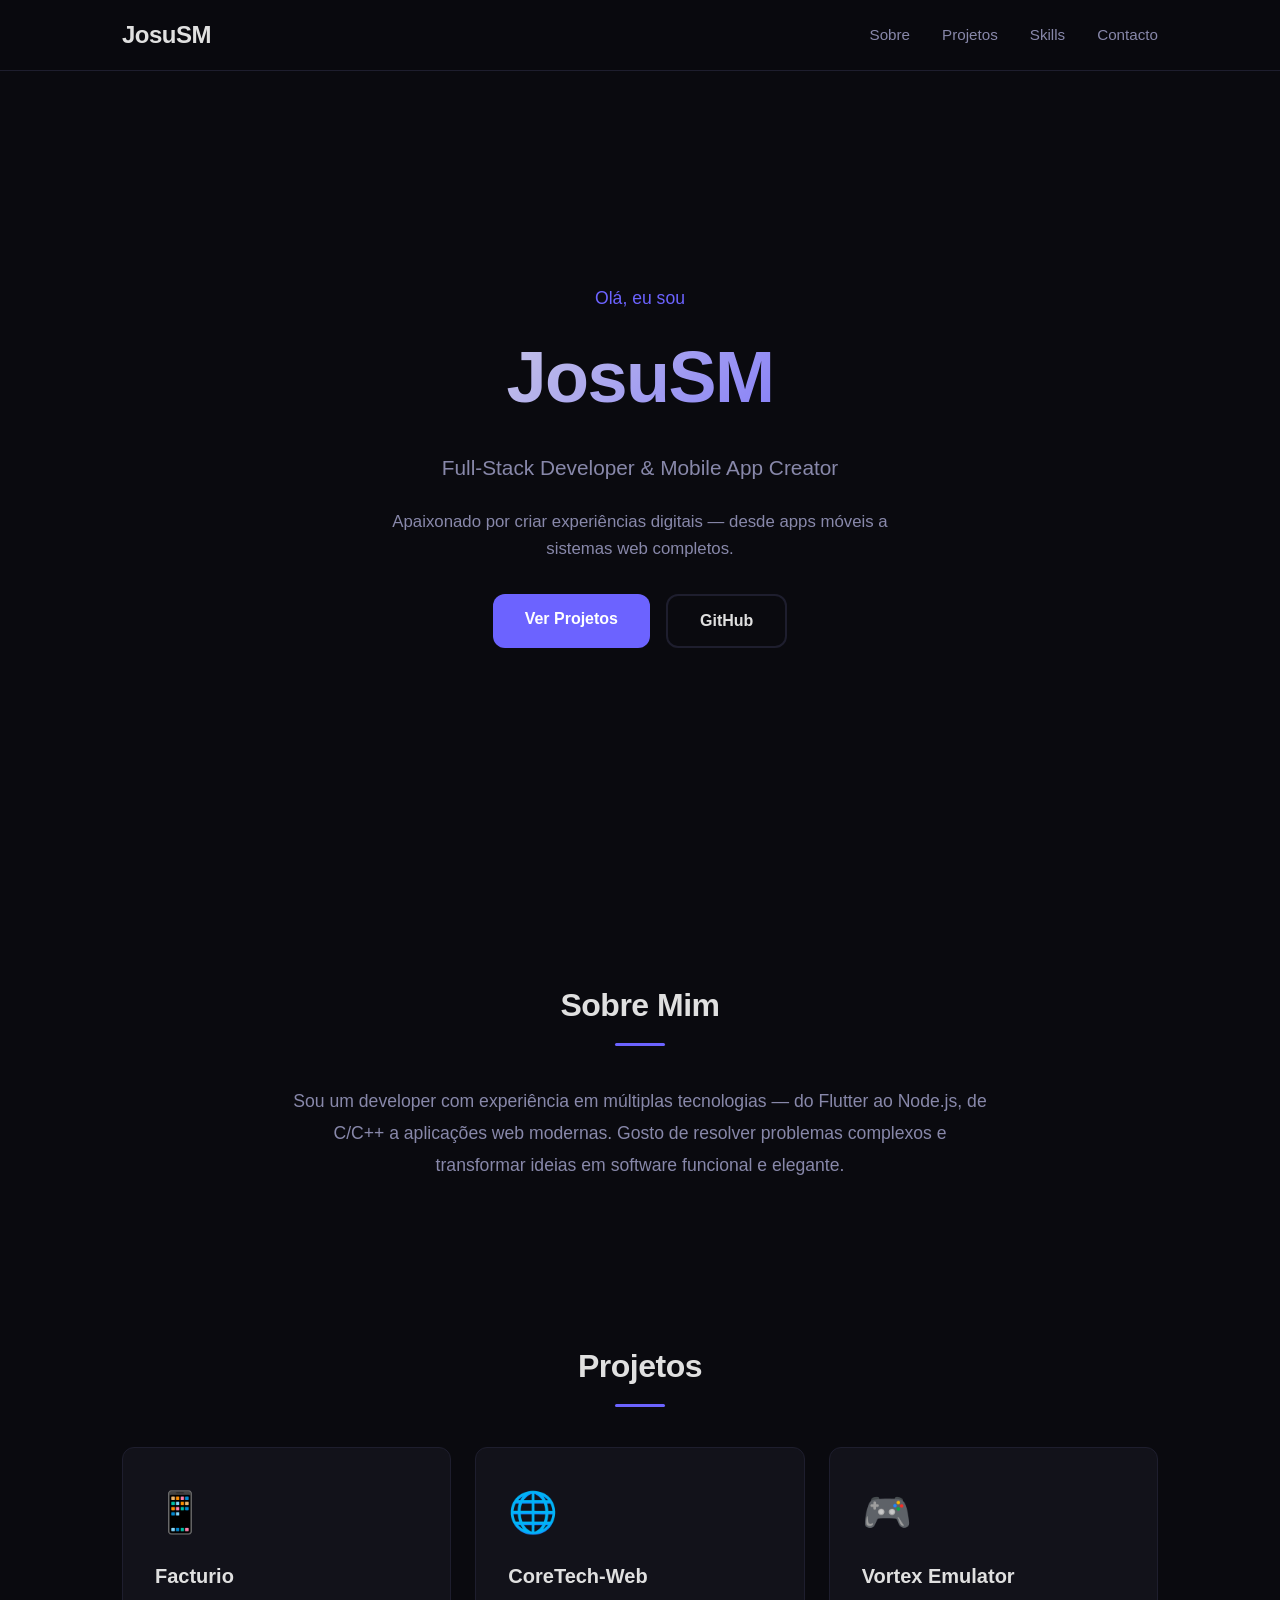
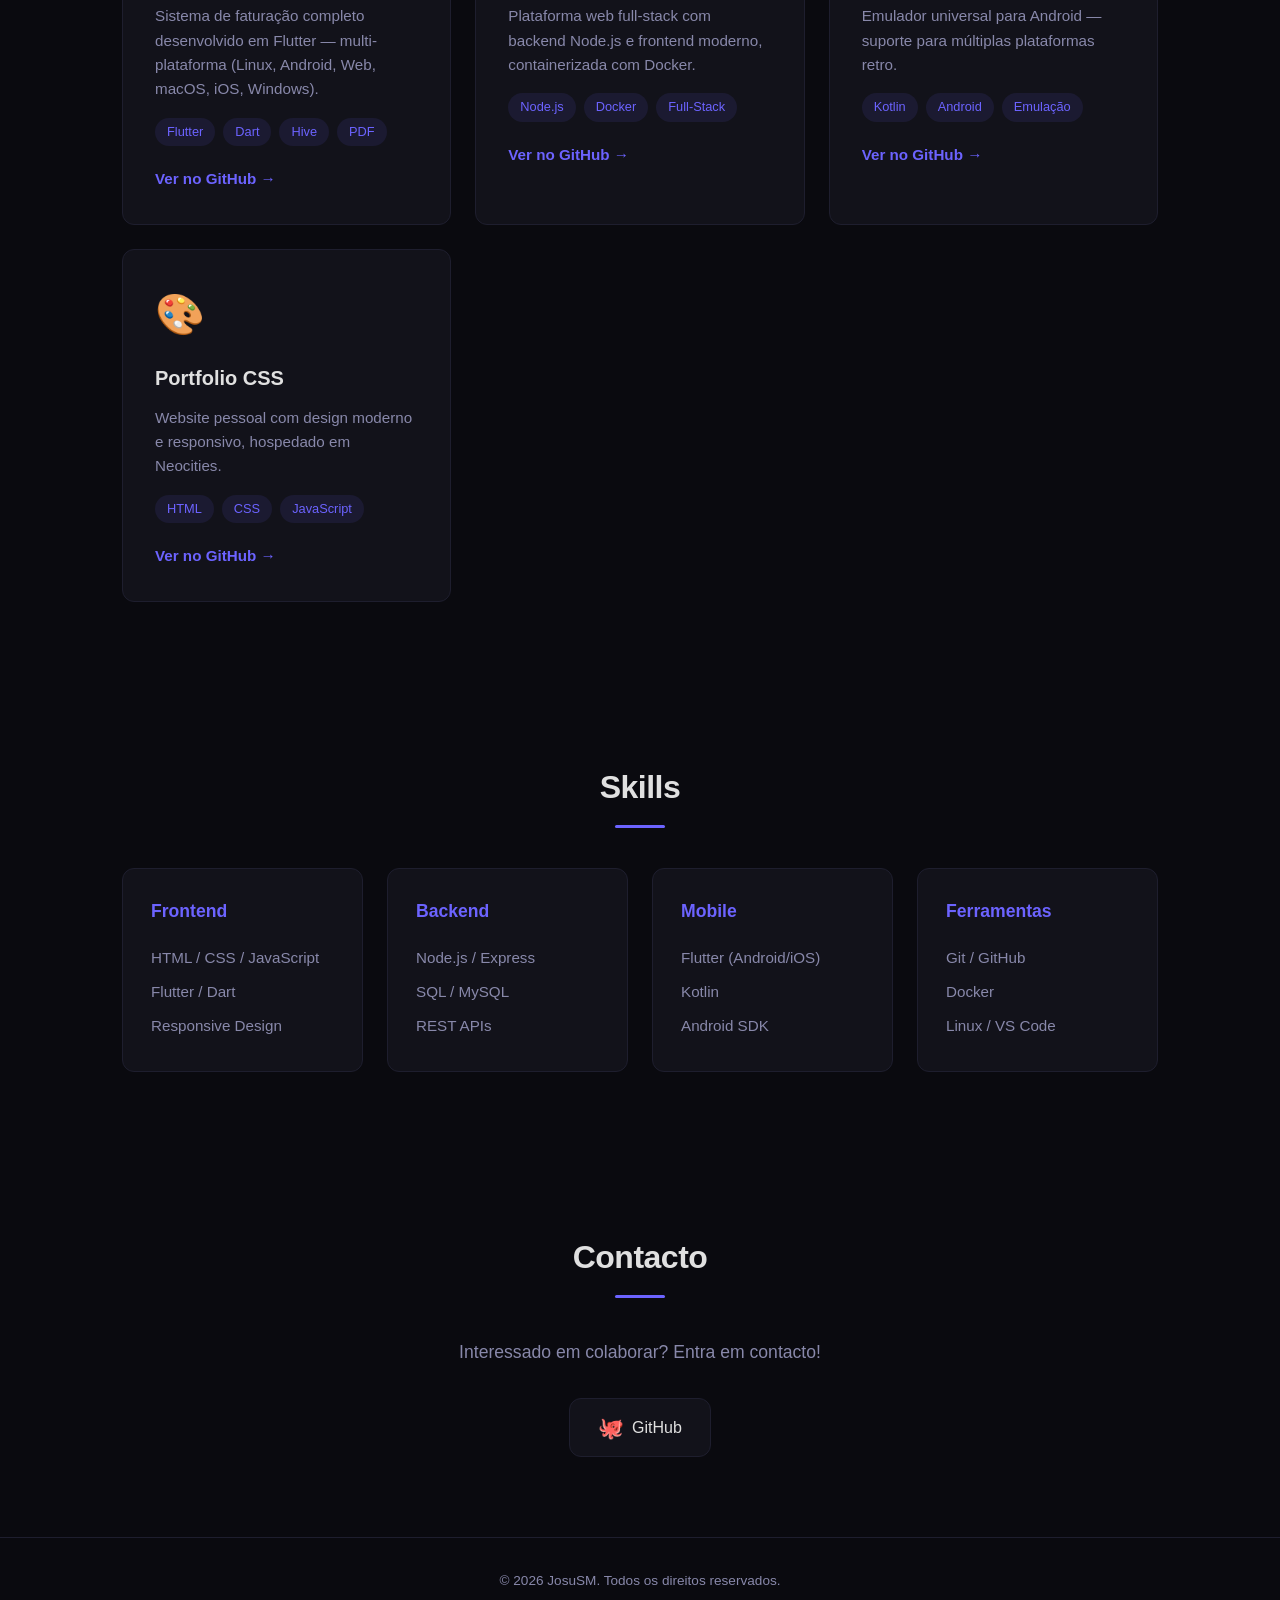
==== index.html @ 777b02fe "Initial commit: portfolio site for GitHub Pages" ====
<!DOCTYPE html>
<html lang="pt">
<head>
    <meta charset="UTF-8">
    <meta name="viewport" content="width=device-width, initial-scale=1.0">
    <title>JosuSM — Developer Portfolio</title>
    <link rel="stylesheet" href="style.css">
    <link rel="icon" href="data:image/svg+xml,<svg xmlns='http://www.w3.org/2000/svg' viewBox='0 0 100 100'><text y='.9em' font-size='90'>🚀</text></svg>">
</head>
<body>
    <header>
        <nav>
            <a href="#" class="logo">JosuSM</a>
            <ul class="nav-links">
                <li><a href="#about">Sobre</a></li>
                <li><a href="#projects">Projetos</a></li>
                <li><a href="#skills">Skills</a></li>
                <li><a href="#contact">Contacto</a></li>
            </ul>
            <button class="menu-toggle" aria-label="Toggle menu">☰</button>
        </nav>
    </header>

    <main>
        <section id="hero" class="hero">
            <div class="hero-content">
                <p class="greeting">Olá, eu sou</p>
                <h1>JosuSM</h1>
                <p class="tagline">Full-Stack Developer &amp; Mobile App Creator</p>
                <p class="description">
                    Apaixonado por criar experiências digitais — desde apps móveis a sistemas web completos.
                </p>
                <div class="hero-buttons">
                    <a href="#projects" class="btn btn-primary">Ver Projetos</a>
                    <a href="https://github.com/JosuSM" class="btn btn-secondary" target="_blank" rel="noopener noreferrer">GitHub</a>
                </div>
            </div>
        </section>

        <section id="about" class="about">
            <h2>Sobre Mim</h2>
            <div class="about-content">
                <p>
                    Sou um developer com experiência em múltiplas tecnologias — do Flutter ao Node.js,
                    de C/C++ a aplicações web modernas. Gosto de resolver problemas complexos e transformar
                    ideias em software funcional e elegante.
                </p>
            </div>
        </section>

        <section id="projects" class="projects">
            <h2>Projetos</h2>
            <div class="projects-grid">
                <article class="project-card">
                    <div class="project-icon">📱</div>
                    <h3>Facturio</h3>
                    <p>Sistema de faturação completo desenvolvido em Flutter — multi-plataforma (Linux, Android, Web, macOS, iOS, Windows).</p>
                    <div class="project-tags">
                        <span>Flutter</span>
                        <span>Dart</span>
                        <span>Hive</span>
                        <span>PDF</span>
                    </div>
                    <a href="https://github.com/JosuSM/Facturio" class="project-link" target="_blank" rel="noopener noreferrer">Ver no GitHub →</a>
                </article>

                <article class="project-card">
                    <div class="project-icon">🌐</div>
                    <h3>CoreTech-Web</h3>
                    <p>Plataforma web full-stack com backend Node.js e frontend moderno, containerizada com Docker.</p>
                    <div class="project-tags">
                        <span>Node.js</span>
                        <span>Docker</span>
                        <span>Full-Stack</span>
                    </div>
                    <a href="https://github.com/JosuSM/CoreTech-Web" class="project-link" target="_blank" rel="noopener noreferrer">Ver no GitHub →</a>
                </article>

                <article class="project-card">
                    <div class="project-icon">🎮</div>
                    <h3>Vortex Emulator</h3>
                    <p>Emulador universal para Android — suporte para múltiplas plataformas retro.</p>
                    <div class="project-tags">
                        <span>Kotlin</span>
                        <span>Android</span>
                        <span>Emulação</span>
                    </div>
                    <a href="https://github.com/JosuSM/Vortex-Universal-Emulator" class="project-link" target="_blank" rel="noopener noreferrer">Ver no GitHub →</a>
                </article>

                <article class="project-card">
                    <div class="project-icon">🎨</div>
                    <h3>Portfolio CSS</h3>
                    <p>Website pessoal com design moderno e responsivo, hospedado em Neocities.</p>
                    <div class="project-tags">
                        <span>HTML</span>
                        <span>CSS</span>
                        <span>JavaScript</span>
                    </div>
                    <a href="https://github.com/JosuSM/CSS" class="project-link" target="_blank" rel="noopener noreferrer">Ver no GitHub →</a>
                </article>
            </div>
        </section>

        <section id="skills" class="skills">
            <h2>Skills</h2>
            <div class="skills-grid">
                <div class="skill-category">
                    <h3>Frontend</h3>
                    <ul>
                        <li>HTML / CSS / JavaScript</li>
                        <li>Flutter / Dart</li>
                        <li>Responsive Design</li>
                    </ul>
                </div>
                <div class="skill-category">
                    <h3>Backend</h3>
                    <ul>
                        <li>Node.js / Express</li>
                        <li>SQL / MySQL</li>
                        <li>REST APIs</li>
                    </ul>
                </div>
                <div class="skill-category">
                    <h3>Mobile</h3>
                    <ul>
                        <li>Flutter (Android/iOS)</li>
                        <li>Kotlin</li>
                        <li>Android SDK</li>
                    </ul>
                </div>
                <div class="skill-category">
                    <h3>Ferramentas</h3>
                    <ul>
                        <li>Git / GitHub</li>
                        <li>Docker</li>
                        <li>Linux / VS Code</li>
                    </ul>
                </div>
            </div>
        </section>

        <section id="contact" class="contact">
            <h2>Contacto</h2>
            <p>Interessado em colaborar? Entra em contacto!</p>
            <div class="contact-links">
                <a href="https://github.com/JosuSM" class="contact-btn" target="_blank" rel="noopener noreferrer">
                    <span class="contact-icon">🐙</span> GitHub
                </a>
            </div>
        </section>
    </main>

    <footer>
        <p>&copy; 2026 JosuSM. Todos os direitos reservados.</p>
    </footer>

    <script src="script.js"></script>
</body>
</html>
---- style.css ----
/* ===== Reset & Base ===== */
*,
*::before,
*::after {
    margin: 0;
    padding: 0;
    box-sizing: border-box;
}

:root {
    --bg: #0a0a0f;
    --bg-card: #12121a;
    --bg-card-hover: #1a1a2e;
    --text: #e0e0e0;
    --text-muted: #8888aa;
    --accent: #6c63ff;
    --accent-hover: #5a52d5;
    --accent-glow: rgba(108, 99, 255, 0.25);
    --border: #1e1e2e;
    --radius: 12px;
    --transition: 0.3s ease;
}

html {
    scroll-behavior: smooth;
}

body {
    font-family: -apple-system, BlinkMacSystemFont, 'Segoe UI', Roboto, Oxygen,
        Ubuntu, Cantarell, sans-serif;
    background: var(--bg);
    color: var(--text);
    line-height: 1.6;
    overflow-x: hidden;
}

a {
    color: var(--accent);
    text-decoration: none;
    transition: color var(--transition);
}

a:hover {
    color: var(--accent-hover);
}

ul {
    list-style: none;
}

/* ===== Header / Nav ===== */
header {
    position: fixed;
    top: 0;
    left: 0;
    right: 0;
    z-index: 100;
    background: rgba(10, 10, 15, 0.85);
    backdrop-filter: blur(12px);
    border-bottom: 1px solid var(--border);
}

nav {
    max-width: 1100px;
    margin: 0 auto;
    padding: 1rem 2rem;
    display: flex;
    align-items: center;
    justify-content: space-between;
}

.logo {
    font-size: 1.5rem;
    font-weight: 700;
    color: var(--text);
    letter-spacing: -0.5px;
}

.logo:hover {
    color: var(--accent);
}

.nav-links {
    display: flex;
    gap: 2rem;
}

.nav-links a {
    color: var(--text-muted);
    font-size: 0.95rem;
    font-weight: 500;
    transition: color var(--transition);
}

.nav-links a:hover {
    color: var(--text);
}

.menu-toggle {
    display: none;
    background: none;
    border: none;
    color: var(--text);
    font-size: 1.5rem;
    cursor: pointer;
}

/* ===== Hero ===== */
.hero {
    min-height: 100vh;
    display: flex;
    align-items: center;
    justify-content: center;
    padding: 6rem 2rem 4rem;
    text-align: center;
}

.hero-content {
    max-width: 700px;
}

.greeting {
    font-size: 1.1rem;
    color: var(--accent);
    font-weight: 500;
    margin-bottom: 0.5rem;
}

.hero h1 {
    font-size: clamp(2.5rem, 6vw, 4.5rem);
    font-weight: 800;
    letter-spacing: -1.5px;
    margin-bottom: 1rem;
    background: linear-gradient(135deg, var(--text) 0%, var(--accent) 100%);
    -webkit-background-clip: text;
    background-clip: text;
    -webkit-text-fill-color: transparent;
}

.tagline {
    font-size: 1.3rem;
    color: var(--text-muted);
    margin-bottom: 1.5rem;
}

.description {
    font-size: 1.05rem;
    color: var(--text-muted);
    max-width: 550px;
    margin: 0 auto 2rem;
}

.hero-buttons {
    display: flex;
    gap: 1rem;
    justify-content: center;
    flex-wrap: wrap;
}

.btn {
    display: inline-block;
    padding: 0.75rem 2rem;
    border-radius: var(--radius);
    font-weight: 600;
    font-size: 1rem;
    transition: all var(--transition);
}

.btn-primary {
    background: var(--accent);
    color: #fff;
}

.btn-primary:hover {
    background: var(--accent-hover);
    color: #fff;
    box-shadow: 0 0 20px var(--accent-glow);
    transform: translateY(-2px);
}

.btn-secondary {
    border: 2px solid var(--border);
    color: var(--text);
}

.btn-secondary:hover {
    border-color: var(--accent);
    color: var(--accent);
    transform: translateY(-2px);
}

/* ===== Sections (common) ===== */
section {
    padding: 5rem 2rem;
    max-width: 1100px;
    margin: 0 auto;
}

section h2 {
    font-size: 2rem;
    font-weight: 700;
    margin-bottom: 2.5rem;
    text-align: center;
    letter-spacing: -0.5px;
}

section h2::after {
    content: '';
    display: block;
    width: 50px;
    height: 3px;
    background: var(--accent);
    margin: 0.75rem auto 0;
    border-radius: 2px;
}

/* ===== About ===== */
.about-content {
    max-width: 700px;
    margin: 0 auto;
    text-align: center;
    color: var(--text-muted);
    font-size: 1.1rem;
    line-height: 1.8;
}

/* ===== Projects ===== */
.projects-grid {
    display: grid;
    grid-template-columns: repeat(auto-fit, minmax(280px, 1fr));
    gap: 1.5rem;
}

.project-card {
    background: var(--bg-card);
    border: 1px solid var(--border);
    border-radius: var(--radius);
    padding: 2rem;
    transition: all var(--transition);
}

.project-card:hover {
    background: var(--bg-card-hover);
    border-color: var(--accent);
    transform: translateY(-4px);
    box-shadow: 0 8px 30px rgba(0, 0, 0, 0.3);
}

.project-icon {
    font-size: 2.5rem;
    margin-bottom: 1rem;
}

.project-card h3 {
    font-size: 1.25rem;
    margin-bottom: 0.75rem;
}

.project-card p {
    color: var(--text-muted);
    font-size: 0.95rem;
    margin-bottom: 1rem;
    line-height: 1.6;
}

.project-tags {
    display: flex;
    gap: 0.5rem;
    flex-wrap: wrap;
    margin-bottom: 1.25rem;
}

.project-tags span {
    background: rgba(108, 99, 255, 0.1);
    color: var(--accent);
    padding: 0.25rem 0.75rem;
    border-radius: 20px;
    font-size: 0.8rem;
    font-weight: 500;
}

.project-link {
    font-size: 0.95rem;
    font-weight: 600;
}

/* ===== Skills ===== */
.skills-grid {
    display: grid;
    grid-template-columns: repeat(auto-fit, minmax(220px, 1fr));
    gap: 1.5rem;
}

.skill-category {
    background: var(--bg-card);
    border: 1px solid var(--border);
    border-radius: var(--radius);
    padding: 1.75rem;
    transition: border-color var(--transition);
}

.skill-category:hover {
    border-color: var(--accent);
}

.skill-category h3 {
    font-size: 1.1rem;
    margin-bottom: 1rem;
    color: var(--accent);
}

.skill-category li {
    color: var(--text-muted);
    padding: 0.3rem 0;
    font-size: 0.95rem;
}

/* ===== Contact ===== */
.contact {
    text-align: center;
}

.contact p {
    color: var(--text-muted);
    font-size: 1.1rem;
    margin-bottom: 2rem;
}

.contact-links {
    display: flex;
    gap: 1rem;
    justify-content: center;
    flex-wrap: wrap;
}

.contact-btn {
    display: inline-flex;
    align-items: center;
    gap: 0.5rem;
    padding: 0.75rem 1.75rem;
    background: var(--bg-card);
    border: 1px solid var(--border);
    border-radius: var(--radius);
    color: var(--text);
    font-size: 1rem;
    font-weight: 500;
    transition: all var(--transition);
}

.contact-btn:hover {
    border-color: var(--accent);
    color: var(--accent);
    transform: translateY(-2px);
}

.contact-icon {
    font-size: 1.3rem;
}

/* ===== Footer ===== */
footer {
    text-align: center;
    padding: 2rem;
    border-top: 1px solid var(--border);
    color: var(--text-muted);
    font-size: 0.85rem;
}

/* ===== Animations ===== */
.fade-in {
    opacity: 0;
    transform: translateY(20px);
    transition: opacity 0.6s ease, transform 0.6s ease;
}

.fade-in.visible {
    opacity: 1;
    transform: translateY(0);
}

/* ===== Mobile ===== */
@media (max-width: 768px) {
    .nav-links {
        display: none;
        position: absolute;
        top: 100%;
        left: 0;
        right: 0;
        flex-direction: column;
        background: rgba(10, 10, 15, 0.95);
        padding: 1.5rem 2rem;
        gap: 1rem;
        border-bottom: 1px solid var(--border);
    }

    .nav-links.active {
        display: flex;
    }

    .menu-toggle {
        display: block;
    }

    section {
        padding: 3.5rem 1.25rem;
    }

    .hero {
        padding: 5rem 1.25rem 3rem;
    }
}
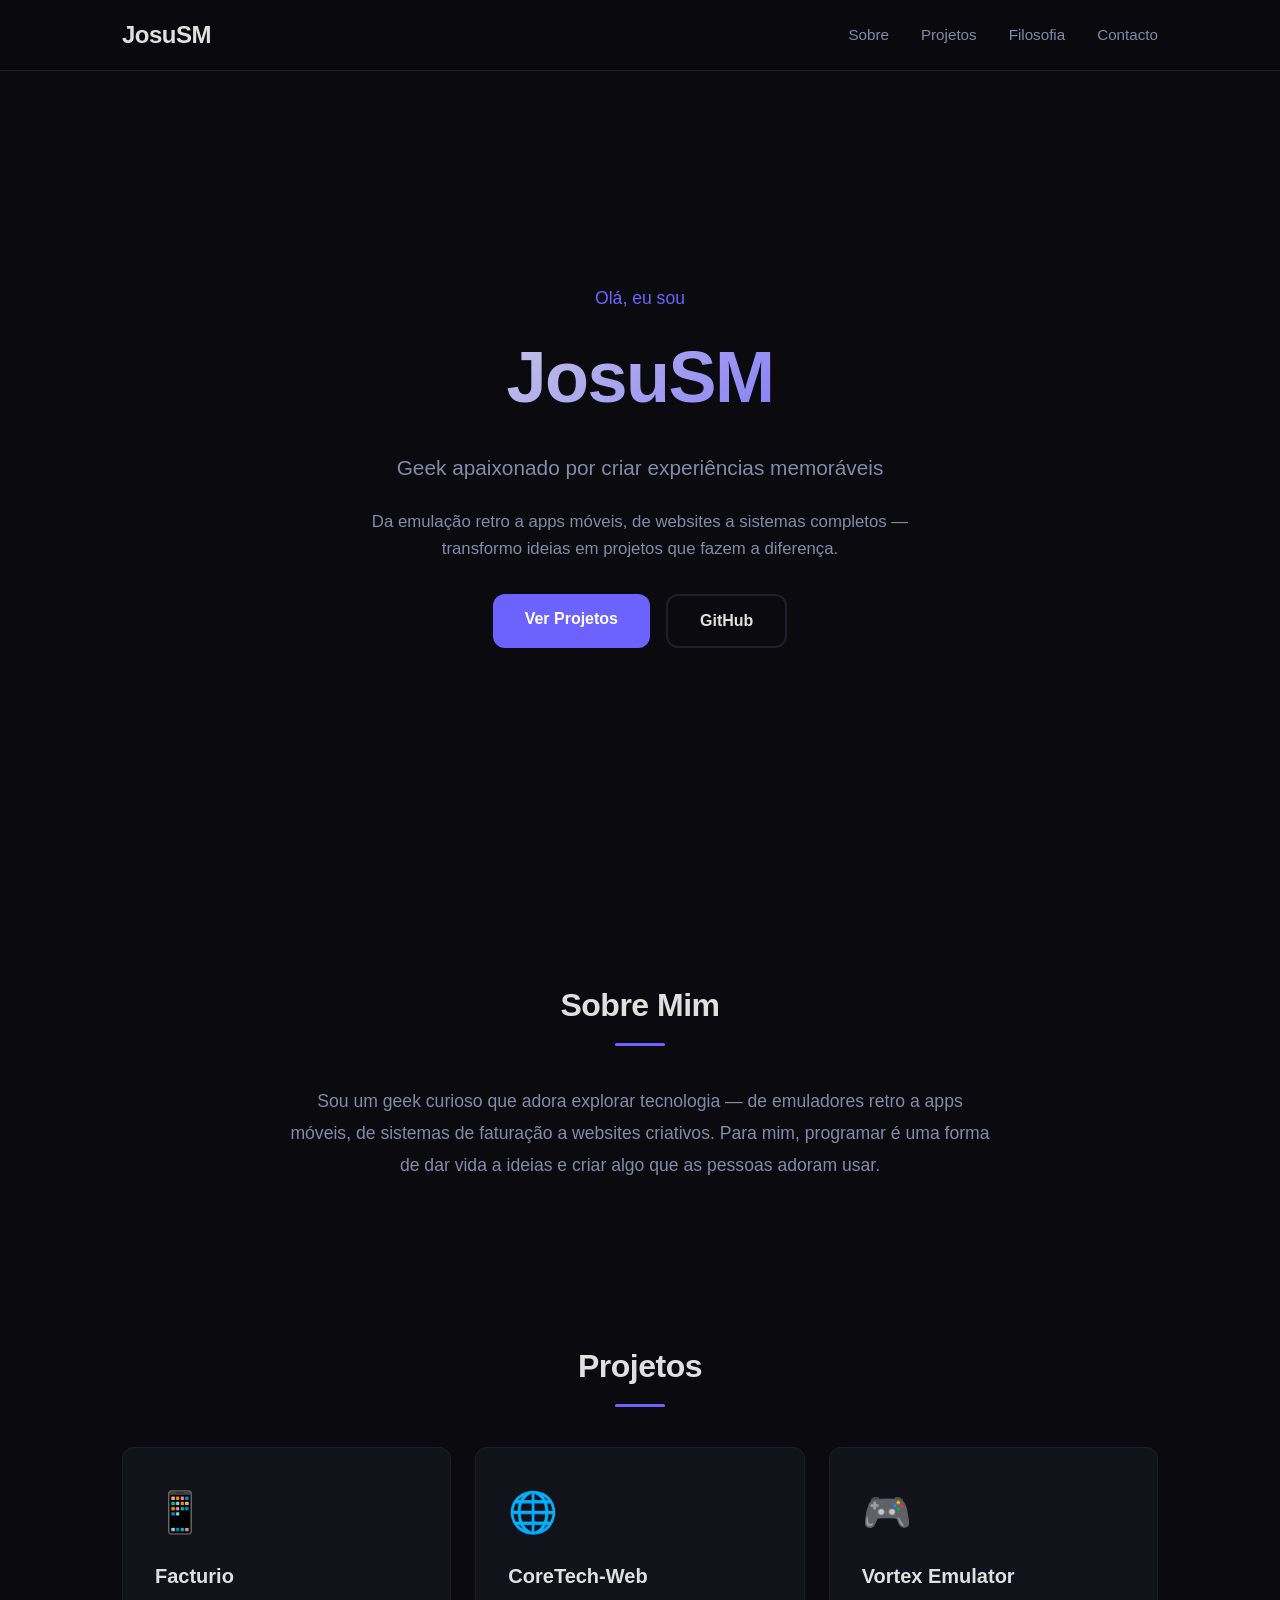
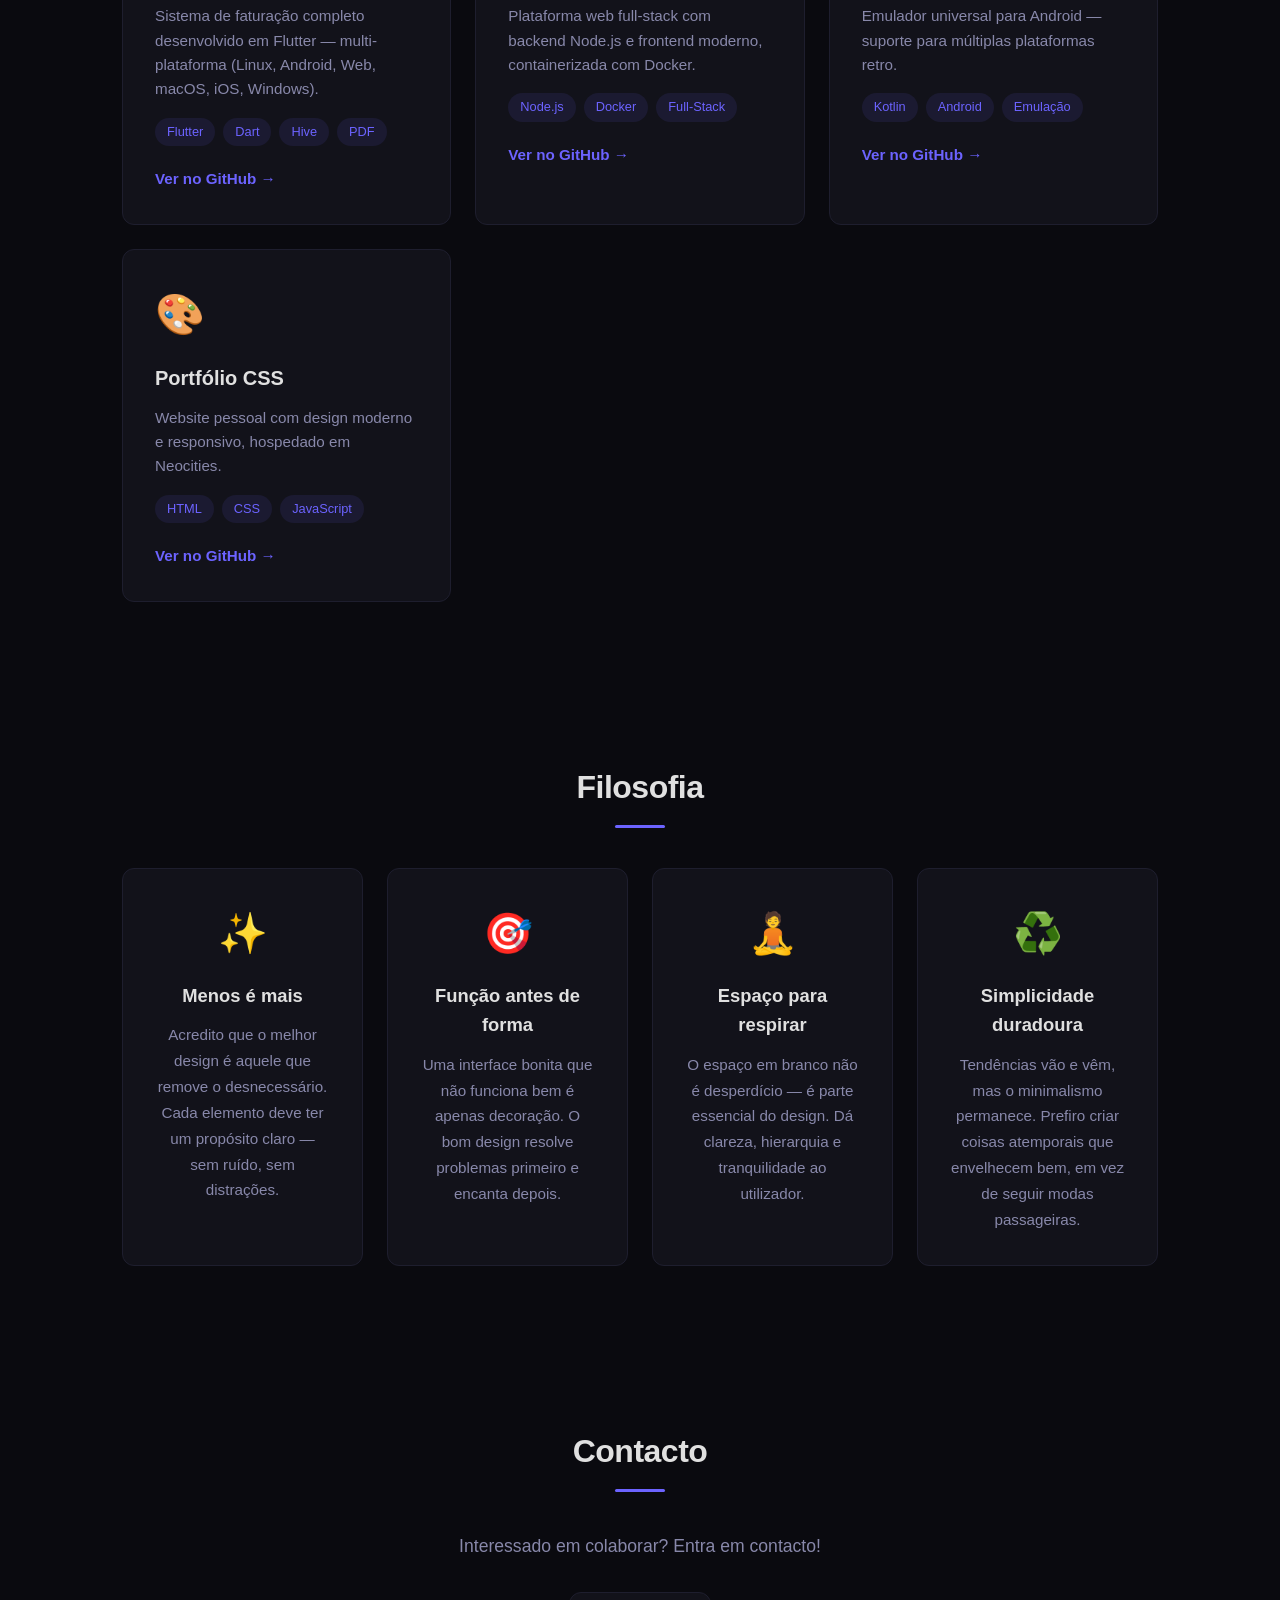
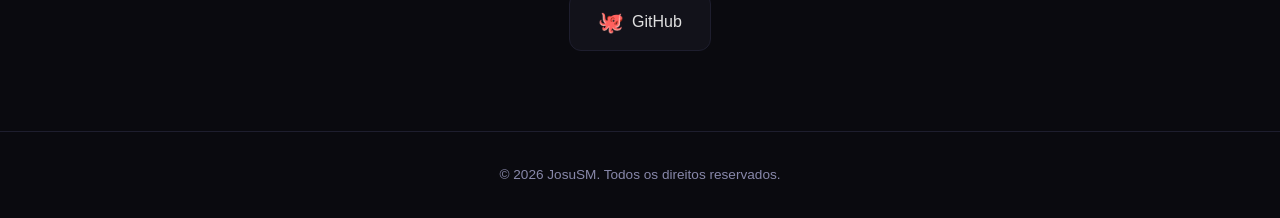
==== commit 56b972bf: "Atualizar portfólio: bio, filosofia de design, correções PT" ====
--- a/index.html
+++ b/index.html
@@ -3,7 +3,7 @@
 <head>
     <meta charset="UTF-8">
     <meta name="viewport" content="width=device-width, initial-scale=1.0">
-    <title>JosuSM — Developer Portfolio</title>
+    <title>JosuSM — Portfólio</title>
     <link rel="stylesheet" href="style.css">
     <link rel="icon" href="data:image/svg+xml,<svg xmlns='http://www.w3.org/2000/svg' viewBox='0 0 100 100'><text y='.9em' font-size='90'>🚀</text></svg>">
 </head>
@@ -14,7 +14,7 @@
             <ul class="nav-links">
                 <li><a href="#about">Sobre</a></li>
                 <li><a href="#projects">Projetos</a></li>
-                <li><a href="#skills">Skills</a></li>
+                <li><a href="#philosophy">Filosofia</a></li>
                 <li><a href="#contact">Contacto</a></li>
             </ul>
             <button class="menu-toggle" aria-label="Toggle menu">☰</button>
@@ -26,9 +26,9 @@
             <div class="hero-content">
                 <p class="greeting">Olá, eu sou</p>
                 <h1>JosuSM</h1>
-                <p class="tagline">Full-Stack Developer &amp; Mobile App Creator</p>
+                <p class="tagline">Geek apaixonado por criar experiências memoráveis</p>
                 <p class="description">
-                    Apaixonado por criar experiências digitais — desde apps móveis a sistemas web completos.
+                    Da emulação retro a apps móveis, de websites a sistemas completos — transformo ideias em projetos que fazem a diferença.
                 </p>
                 <div class="hero-buttons">
                     <a href="#projects" class="btn btn-primary">Ver Projetos</a>
@@ -41,9 +41,9 @@
             <h2>Sobre Mim</h2>
             <div class="about-content">
                 <p>
-                    Sou um developer com experiência em múltiplas tecnologias — do Flutter ao Node.js,
-                    de C/C++ a aplicações web modernas. Gosto de resolver problemas complexos e transformar
-                    ideias em software funcional e elegante.
+                    Sou um geek curioso que adora explorar tecnologia — de emuladores retro a apps móveis,
+                    de sistemas de faturação a websites criativos. Para mim, programar é uma forma de
+                    dar vida a ideias e criar algo que as pessoas adoram usar.
                 </p>
             </div>
         </section>
@@ -90,7 +90,7 @@
 
                 <article class="project-card">
                     <div class="project-icon">🎨</div>
-                    <h3>Portfolio CSS</h3>
+                    <h3>Portfólio CSS</h3>
                     <p>Website pessoal com design moderno e responsivo, hospedado em Neocities.</p>
                     <div class="project-tags">
                         <span>HTML</span>
@@ -102,40 +102,28 @@
             </div>
         </section>
 
-        <section id="skills" class="skills">
-            <h2>Skills</h2>
-            <div class="skills-grid">
-                <div class="skill-category">
-                    <h3>Frontend</h3>
-                    <ul>
-                        <li>HTML / CSS / JavaScript</li>
-                        <li>Flutter / Dart</li>
-                        <li>Responsive Design</li>
-                    </ul>
+        <section id="philosophy" class="philosophy">
+            <h2>Filosofia</h2>
+            <div class="philosophy-grid">
+                <div class="philosophy-card">
+                    <div class="philosophy-icon">✨</div>
+                    <h3>Menos é mais</h3>
+                    <p>Acredito que o melhor design é aquele que remove o desnecessário. Cada elemento deve ter um propósito claro — sem ruído, sem distrações.</p>
                 </div>
-                <div class="skill-category">
-                    <h3>Backend</h3>
-                    <ul>
-                        <li>Node.js / Express</li>
-                        <li>SQL / MySQL</li>
-                        <li>REST APIs</li>
-                    </ul>
+                <div class="philosophy-card">
+                    <div class="philosophy-icon">🎯</div>
+                    <h3>Função antes de forma</h3>
+                    <p>Uma interface bonita que não funciona bem é apenas decoração. O bom design resolve problemas primeiro e encanta depois.</p>
                 </div>
-                <div class="skill-category">
-                    <h3>Mobile</h3>
-                    <ul>
-                        <li>Flutter (Android/iOS)</li>
-                        <li>Kotlin</li>
-                        <li>Android SDK</li>
-                    </ul>
+                <div class="philosophy-card">
+                    <div class="philosophy-icon">🧘</div>
+                    <h3>Espaço para respirar</h3>
+                    <p>O espaço em branco não é desperdício — é parte essencial do design. Dá clareza, hierarquia e tranquilidade ao utilizador.</p>
                 </div>
-                <div class="skill-category">
-                    <h3>Ferramentas</h3>
-                    <ul>
-                        <li>Git / GitHub</li>
-                        <li>Docker</li>
-                        <li>Linux / VS Code</li>
-                    </ul>
+                <div class="philosophy-card">
+                    <div class="philosophy-icon">♻️</div>
+                    <h3>Simplicidade duradoura</h3>
+                    <p>Tendências vão e vêm, mas o minimalismo permanece. Prefiro criar coisas atemporais que envelhecem bem, em vez de seguir modas passageiras.</p>
                 </div>
             </div>
         </section>
--- a/style.css
+++ b/style.css
@@ -313,6 +313,44 @@
     color: var(--text-muted);
     padding: 0.3rem 0;
     font-size: 0.95rem;
+}
+
+/* ===== Philosophy ===== */
+.philosophy-grid {
+    display: grid;
+    grid-template-columns: repeat(auto-fit, minmax(240px, 1fr));
+    gap: 1.5rem;
+}
+
+.philosophy-card {
+    background: var(--bg-card);
+    border: 1px solid var(--border);
+    border-radius: var(--radius);
+    padding: 2rem;
+    text-align: center;
+    transition: all var(--transition);
+}
+
+.philosophy-card:hover {
+    border-color: var(--accent);
+    transform: translateY(-4px);
+    box-shadow: 0 8px 30px rgba(0, 0, 0, 0.3);
+}
+
+.philosophy-icon {
+    font-size: 2.5rem;
+    margin-bottom: 1rem;
+}
+
+.philosophy-card h3 {
+    font-size: 1.15rem;
+    margin-bottom: 0.75rem;
+}
+
+.philosophy-card p {
+    color: var(--text-muted);
+    font-size: 0.95rem;
+    line-height: 1.7;
 }
 
 /* ===== Contact ===== */
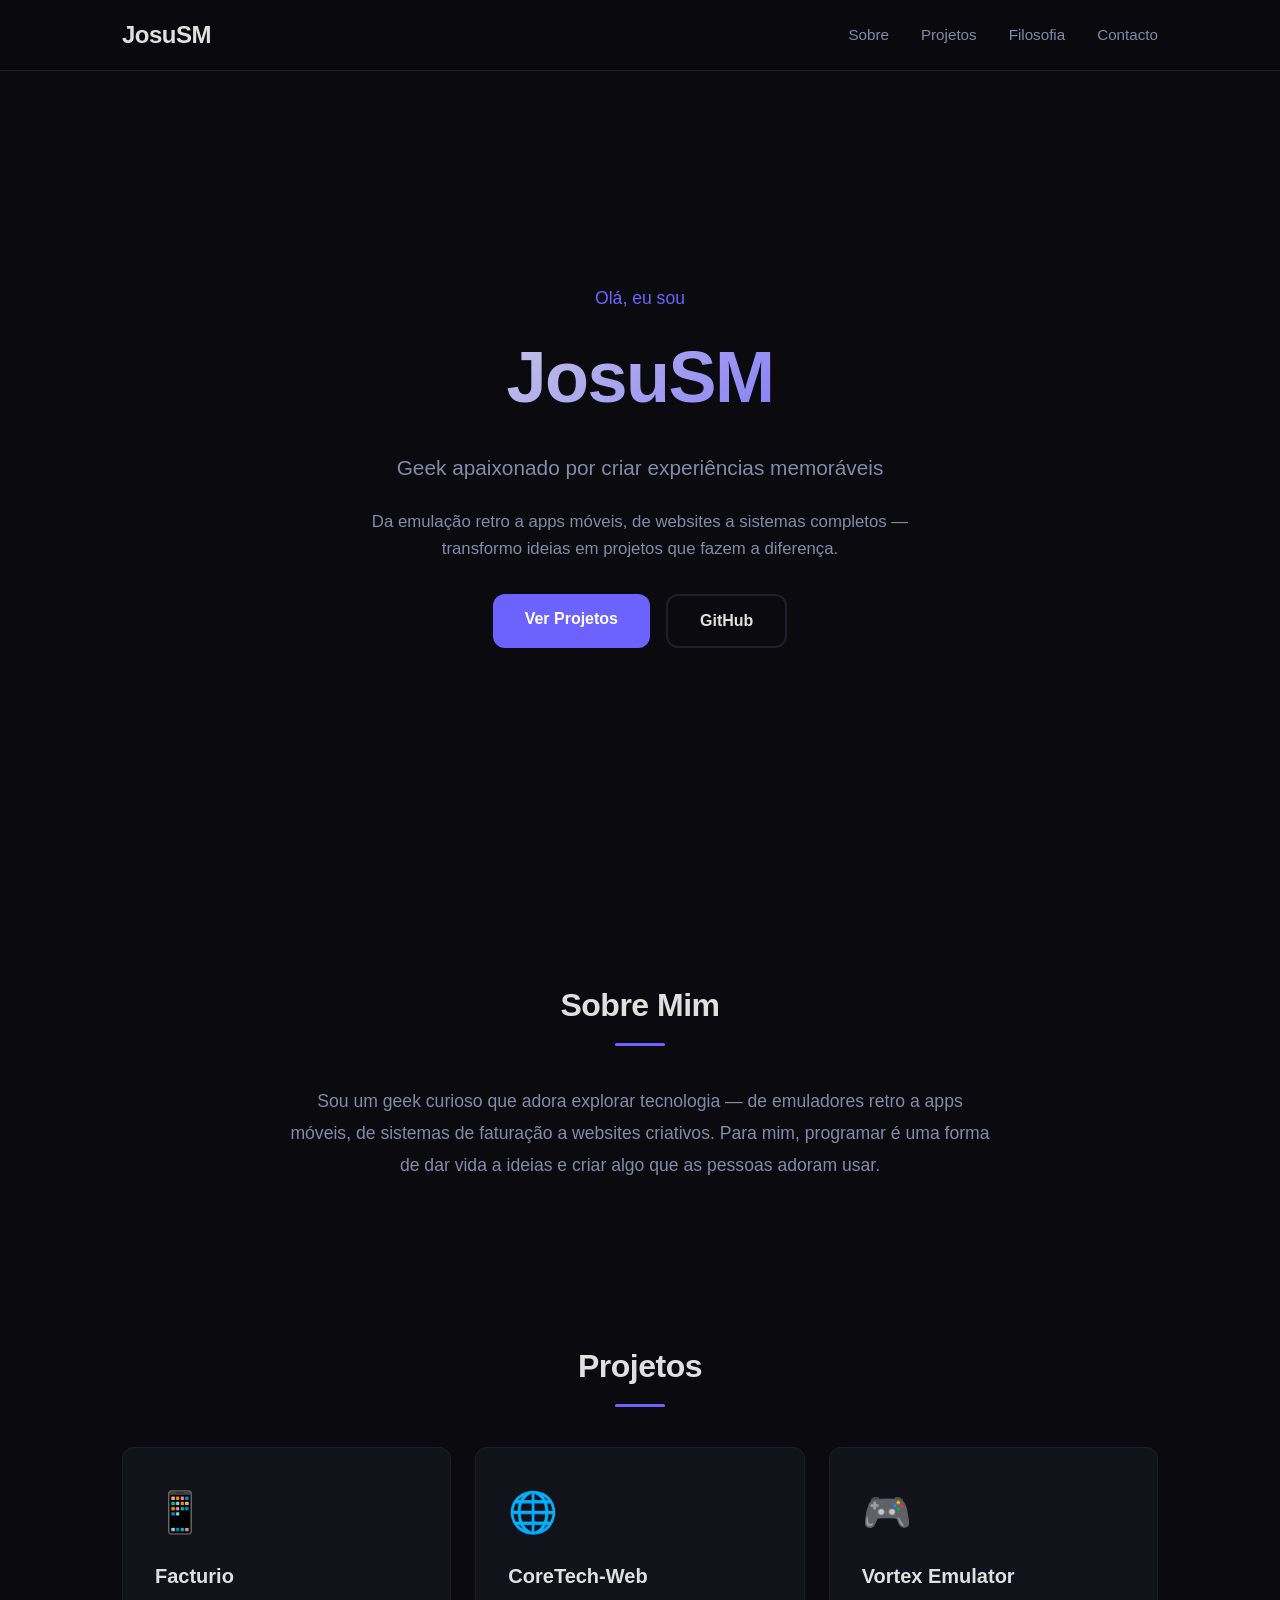
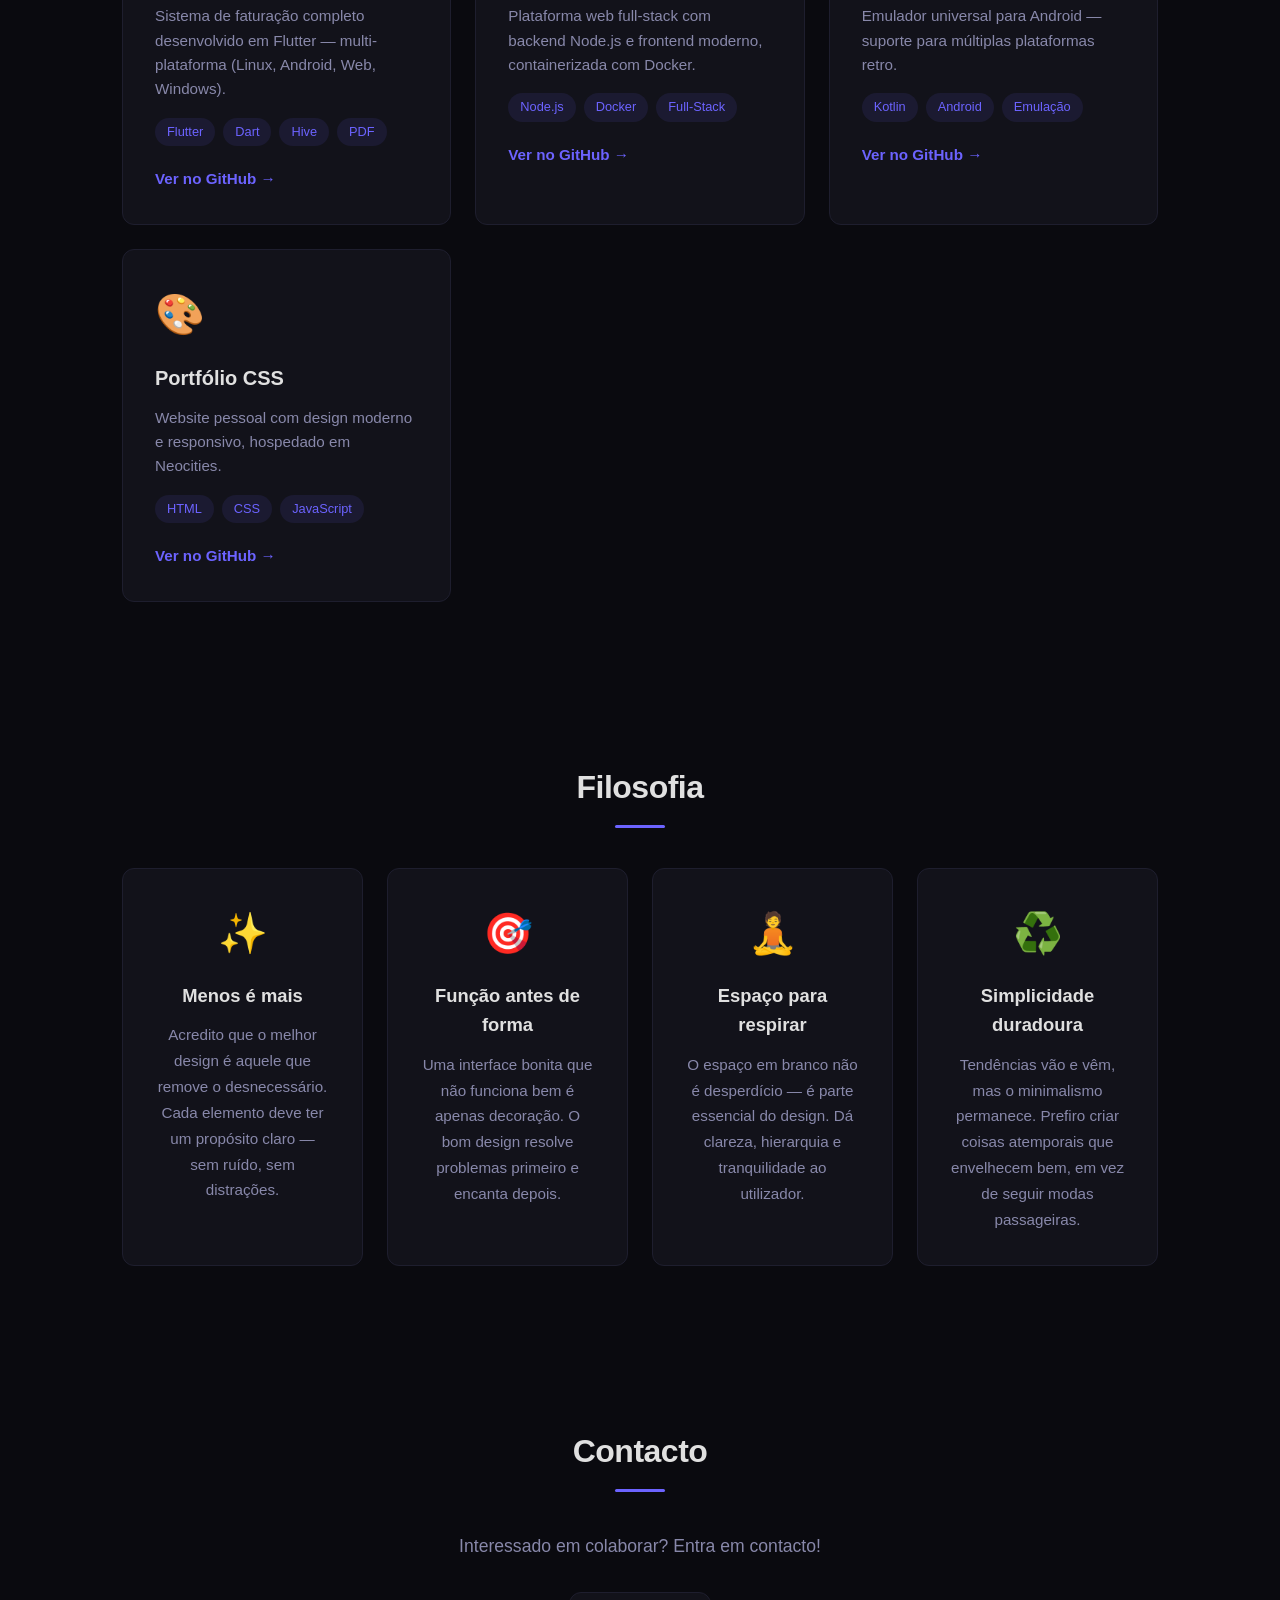
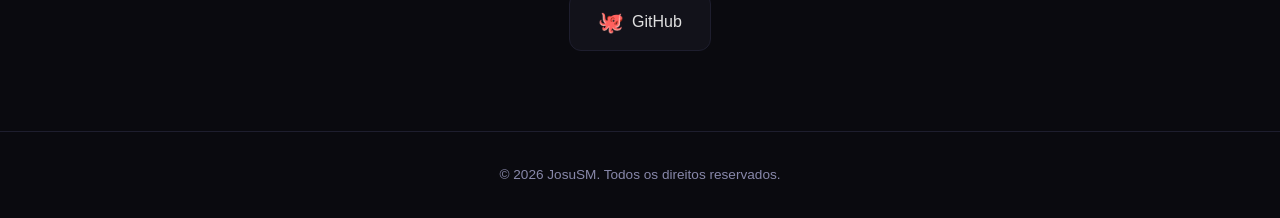
==== commit 6c5724a8: "Atualizar plataformas do Facturio na página principal" ====
--- a/index.html
+++ b/index.html
@@ -54,7 +54,7 @@
                 <article class="project-card">
                     <div class="project-icon">📱</div>
                     <h3>Facturio</h3>
-                    <p>Sistema de faturação completo desenvolvido em Flutter — multi-plataforma (Linux, Android, Web, macOS, iOS, Windows).</p>
+                    <p>Sistema de faturação completo desenvolvido em Flutter — multi-plataforma (Linux, Android, Web, Windows).</p>
                     <div class="project-tags">
                         <span>Flutter</span>
                         <span>Dart</span>
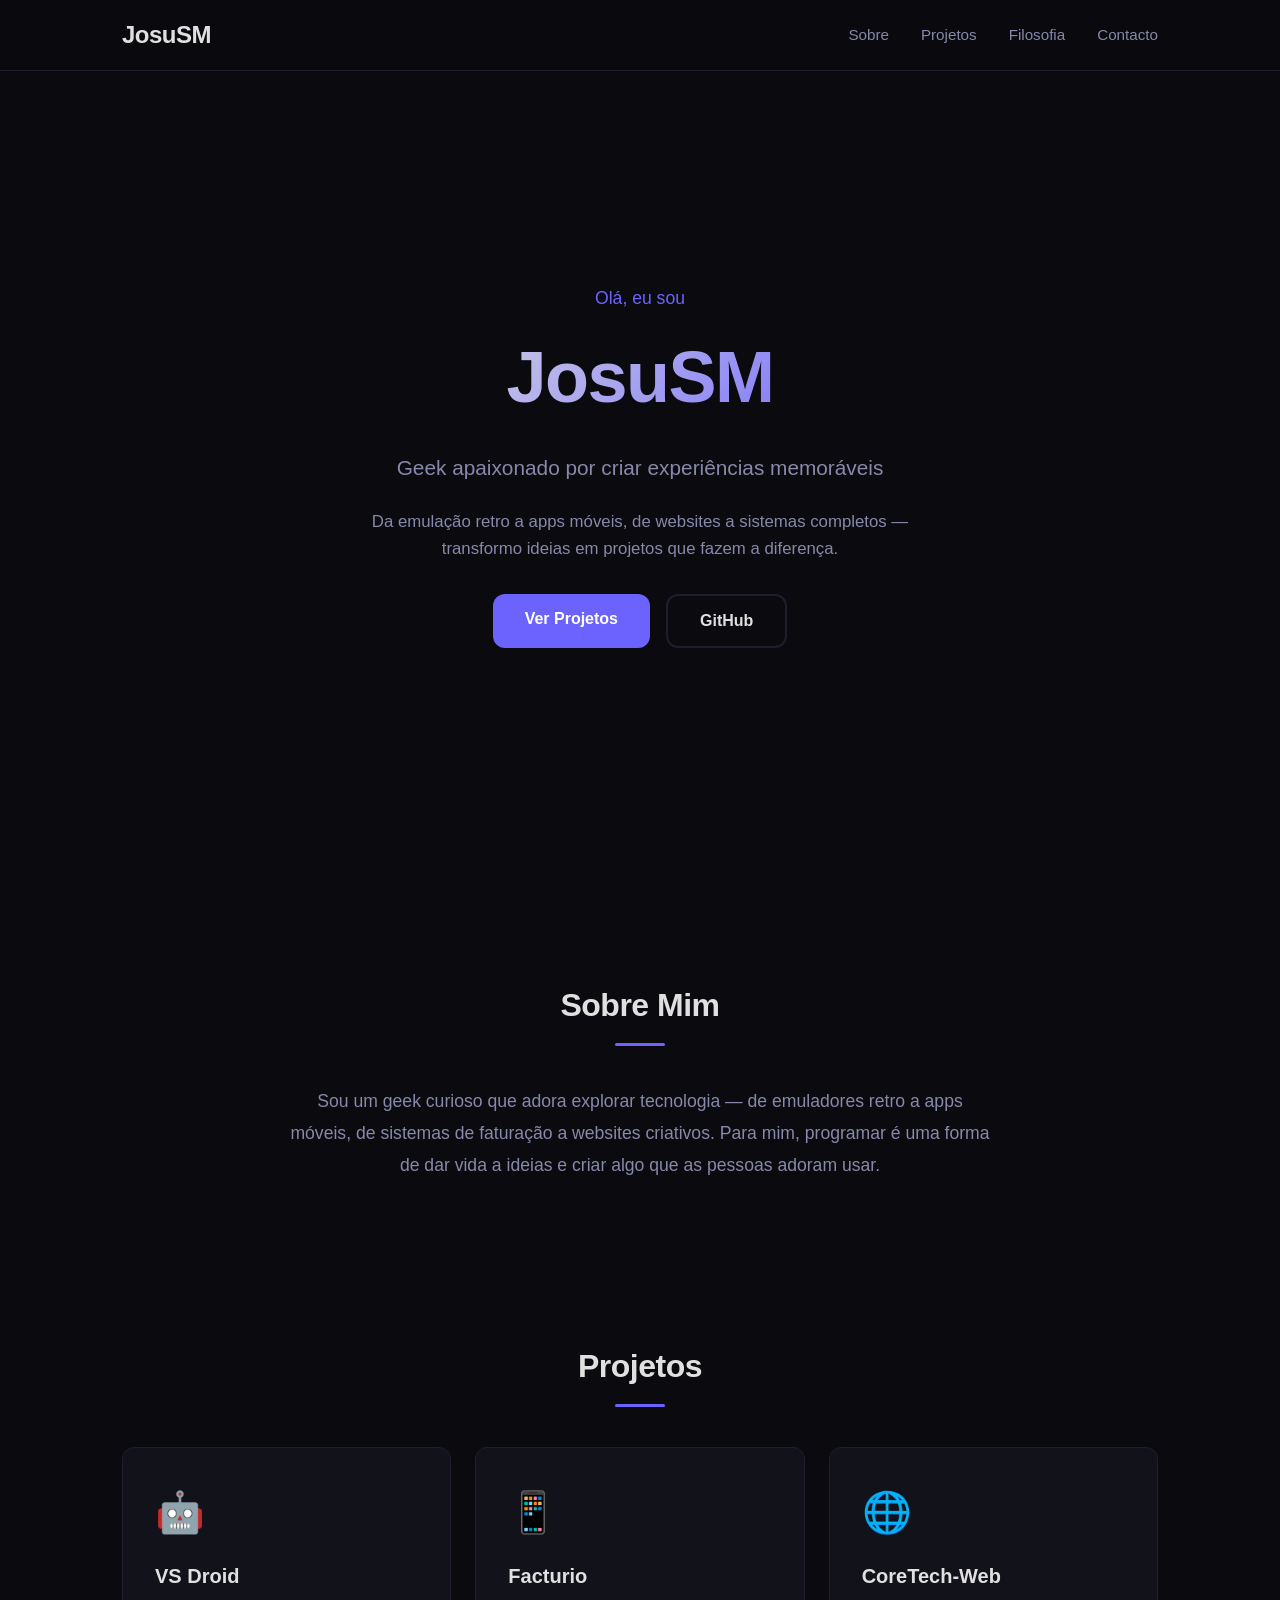
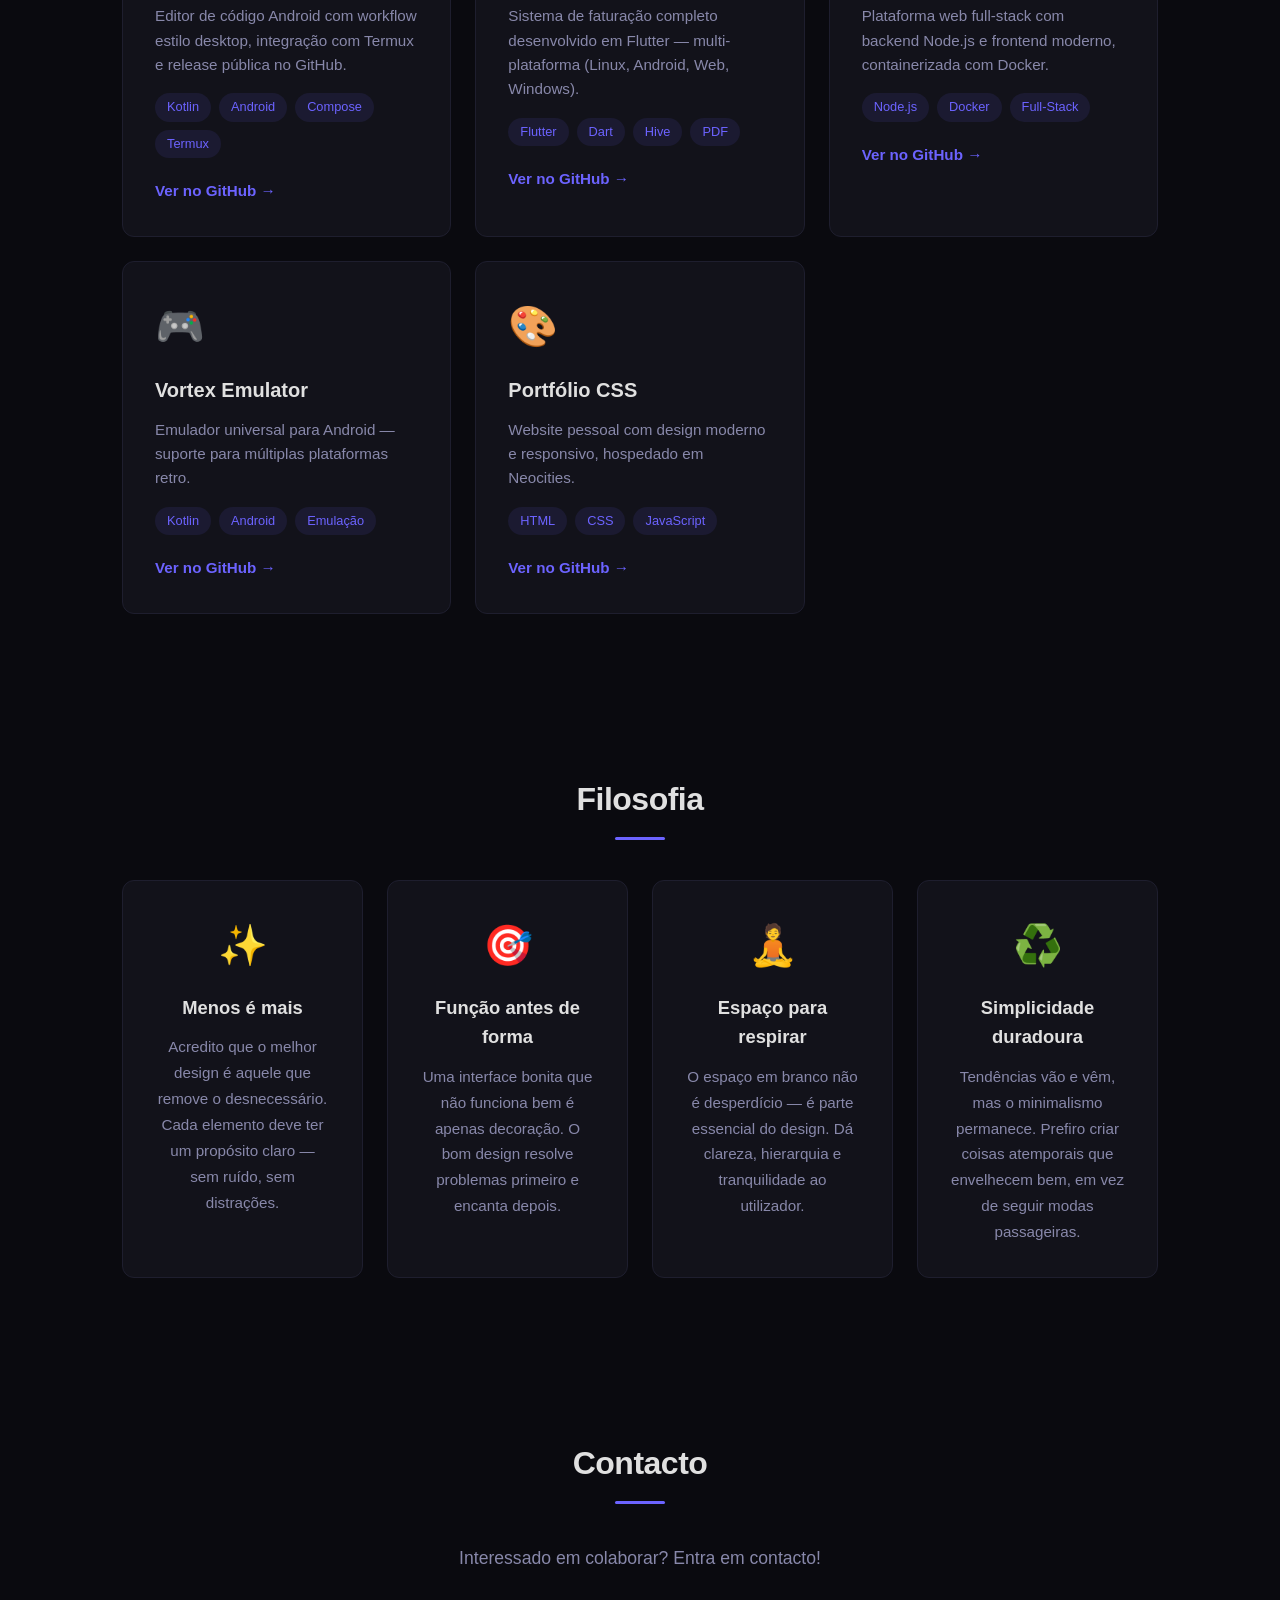
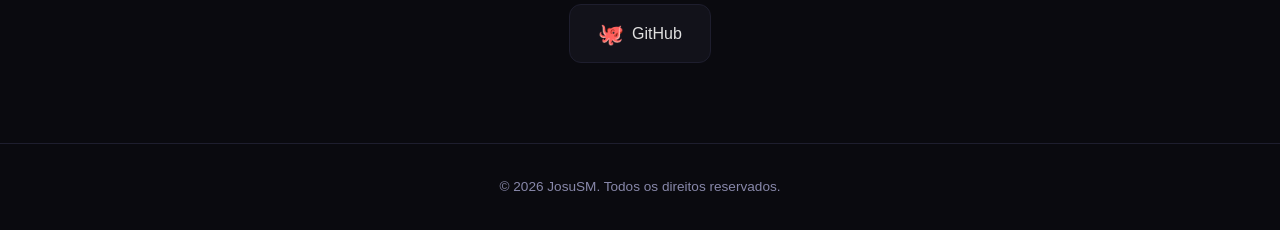
==== commit e01dbf48: "feat(portfolio): add VS Droid project card" ====
--- a/index.html
+++ b/index.html
@@ -51,6 +51,19 @@
         <section id="projects" class="projects">
             <h2>Projetos</h2>
             <div class="projects-grid">
+                <article class="project-card">
+                    <div class="project-icon">🤖</div>
+                    <h3>VS Droid</h3>
+                    <p>Editor de código Android com workflow estilo desktop, integração com Termux e release pública no GitHub.</p>
+                    <div class="project-tags">
+                        <span>Kotlin</span>
+                        <span>Android</span>
+                        <span>Compose</span>
+                        <span>Termux</span>
+                    </div>
+                    <a href="https://github.com/JosuSM/VS-Droid" class="project-link" target="_blank" rel="noopener noreferrer">Ver no GitHub →</a>
+                </article>
+
                 <article class="project-card">
                     <div class="project-icon">📱</div>
                     <h3>Facturio</h3>
